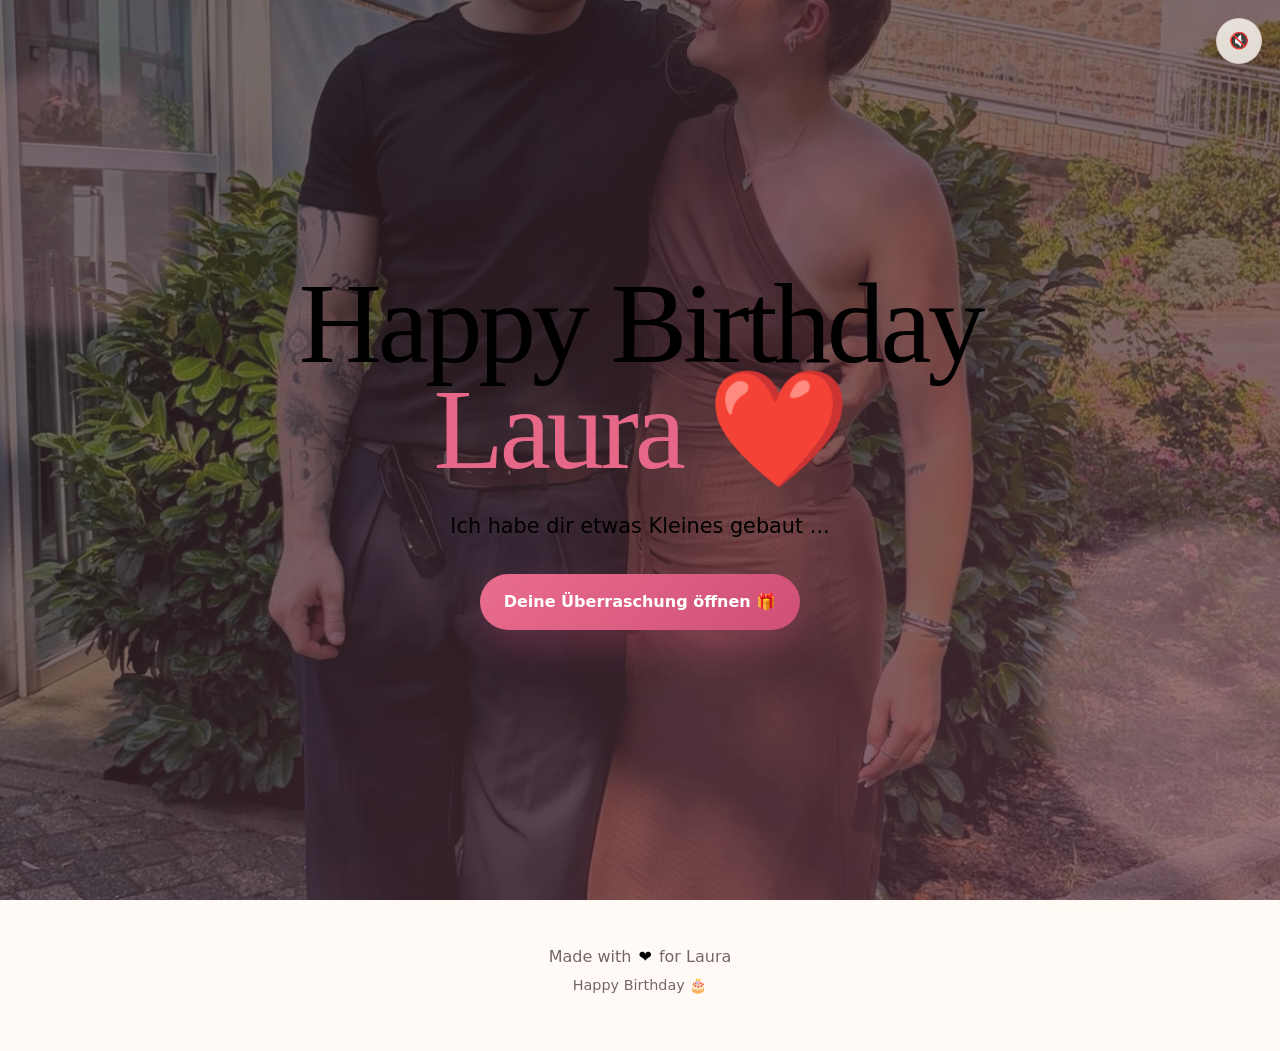
==== index.html @ 4aa36dca "Add files via upload" ====
<!DOCTYPE html>
<html lang="de">
<head>
  <meta charset="UTF-8">
  <meta name="viewport" content="width=device-width, initial-scale=1.0">
  <meta name="description" content="Eine kleine Geburtstagsüberraschung für Laura.">
  <title>Happy Birthday Laura ❤️</title>
  <link rel="stylesheet" href="css/style.css">
</head>
<body>
  <canvas id="confettiCanvas" aria-hidden="true"></canvas>

  <button class="music-toggle" id="musicToggle" type="button" aria-label="Musik ein- oder ausschalten" title="Musik">
    <span id="musicIcon">🔇</span>
  </button>
  <audio id="backgroundMusic" preload="none" loop>
    <!-- TODO: Eigene Musikdatei in assets/music/ ablegen und den Dateinamen hier anpassen. -->
    <source src="assets/music/laura-song.mp3" type="audio/mpeg">
  </audio>

  <header class="hero" id="home">
    <div class="hero-glow hero-glow-one"></div>
    <div class="hero-glow hero-glow-two"></div>

    <div class="hero-content">
      <h1>Happy Birthday<br><span>Laura ❤️</span></h1>
      <p class="hero-text">Ich habe dir etwas Kleines gebaut&nbsp;...</p>
      <button class="primary-button" id="openSurpriseButton" type="button">
        Deine Überraschung öffnen <span aria-hidden="true">🎁</span>
      </button>
    </div>

    <button class="secret-heart secret-heart-hero" id="secretHeart" type="button" aria-label="Verstecktes Herz">♥</button>
  </header>

  <main class="experience" id="experience" aria-hidden="true">
    <section class="section welcome reveal-on-scroll">
      <div class="section-shell centered-shell">
        <h2>Alles Gute zum Geburtstag ❤️</h2>
        <!-- TODO: Persönliche Begrüßung für Laura einfügen. -->
        <p class="intro-copy">
          Eine kleine digitale Geschenkkarte für dich, damit du sie immer wieder öffnen kannst, wann immer dir danach ist. ❤️
        </p>
        <button class="primary-button welcome-button" id="giftsButton" type="button">
          Weiter...
        </button>
      </div>
    </section>

    <section class="section gifts-section reveal-on-scroll" id="gifts">
      <div class="section-shell centered-shell">
        <button class="primary-button" id="letterButton" type="button">
          Brief öffnen
        </button>
      </div>
    </section>

  </main>

  <footer class="site-footer">
    <p>Made with <button class="footer-heart" id="footerHeart" type="button" aria-label="Herz">❤️</button> for Laura</p>
    <span>Happy Birthday 🎂</span>
  </footer>

  <div class="modal" id="contentModal" aria-hidden="true" role="dialog" aria-modal="true" aria-labelledby="modalTitle">
    <div class="modal-backdrop" data-close-modal></div>
    <div class="modal-panel" role="document">
      <button class="modal-close" type="button" data-close-modal aria-label="Fenster schließen">×</button>
      <div class="modal-icon" id="modalIcon" aria-hidden="true">❤️</div>
      <h3 id="modalTitle">Überraschung</h3>
      <p id="modalContent">Dieses Geschenk wird bald enthüllt ❤️</p>
      <img class="modal-image" id="modalImage" alt="" hidden>
    </div>
  </div>

  <div class="toast" id="toast" role="status" aria-live="polite"></div>

  <script src="js/script.js"></script>
</body>
</html>
---- css/style.css ----
:root {
  --cream: #fffaf5;
  --paper: #fffdf9;
  --rose-50: #fff1f4;
  --rose-100: #ffe1e8;
  --rose-300: #f8a9bc;
  --rose-500: #e76789;
  --rose-700: #a93c60;
  --ink: #34252a;
  --muted: #75666b;
  --border: rgba(148, 88, 108, 0.14);
  --shadow: 0 24px 70px rgba(114, 68, 84, 0.13);
  --radius-lg: 34px;
  --radius-md: 24px;
  --radius-sm: 16px;
  --max-width: 1180px;
  --transition: 280ms cubic-bezier(.2,.8,.2,1);
}

* {
  box-sizing: border-box;
}

html {
  scroll-behavior: smooth;
  overflow-x: hidden;
}

body {
  margin: 0;
  min-width: 0;
  overflow-x: hidden;
  background:
    radial-gradient(circle at 15% 15%, rgba(255, 211, 222, .42), transparent 24rem),
    radial-gradient(circle at 85% 45%, rgba(246, 222, 204, .48), transparent 28rem),
    var(--cream);
  color: var(--ink);
  font-family: Inter, ui-sans-serif, system-ui, -apple-system, BlinkMacSystemFont, "Segoe UI", sans-serif;
  line-height: 1.6;
}

button,
input,
textarea,
select {
  font: inherit;
}

button {
  -webkit-tap-highlight-color: transparent;
}

button:focus-visible,
a:focus-visible {
  outline: 3px solid rgba(231, 103, 137, .35);
  outline-offset: 4px;
}

body.modal-open {
  overflow: hidden;
}

#confettiCanvas {
  position: fixed;
  inset: 0;
  width: 100%;
  height: 100%;
  pointer-events: none;
  z-index: 1000;
}

.hero {
  position: relative;
  min-height: 100svh;
  display: grid;
  place-items: center;
  padding: 72px 20px;
  isolation: isolate;
  overflow: hidden;
  background-image: url('../assets/images/couple.jpeg');
  background-size: cover;
  background-position: center;
  background-attachment: fixed;
}

.hero::before {
  content: "";
  position: absolute;
  inset: 0;
  background: linear-gradient(135deg, rgba(52, 37, 42, 0.5) 0%, rgba(114, 68, 84, 0.6) 100%);
  z-index: 1;
}

.hero::after {
  content: "";
  display: none;
}

.hero-content {
  position: relative;
  max-width: 880px;
  text-align: center;
  z-index: 2;
}

.eyebrow,
.section-kicker {
  display: inline-block;
  margin-bottom: 12px;
  color: var(--rose-700);
  font-size: .78rem;
  font-weight: 800;
  letter-spacing: .15em;
  text-transform: uppercase;
}

.hero h1,
.section h2,
.modal h3 {
  font-family: Georgia, "Times New Roman", serif;
  letter-spacing: -.035em;
}

.hero h1 {
  margin: 0;
  font-size: clamp(3rem, 10vw, 7.2rem);
  line-height: .92;
  font-weight: 500;
  color: black;
}

.hero h1 span {
  color: var(--rose-500);
}

.hero-text {
  margin: 28px auto 0;
  max-width: 540px;
  color: black;
  font-size: clamp(1.05rem, 2vw, 1.3rem);
}

.primary-button {
  margin-top: 30px;
  min-height: 56px;
  padding: 15px 24px;
  border: 0;
  border-radius: 999px;
  background: linear-gradient(135deg, #e96d8d, #cf4f77);
  color: white;
  box-shadow: 0 16px 34px rgba(207, 79, 119, .28);
  cursor: pointer;
  font-weight: 800;
  transition: transform var(--transition), box-shadow var(--transition), filter var(--transition);
}

.primary-button:hover {
  transform: translateY(-3px) scale(1.015);
  box-shadow: 0 22px 45px rgba(207, 79, 119, .34);
}

.primary-button:active {
  transform: translateY(0) scale(.98);
}

.primary-button.is-opened {
  background: rgba(255, 255, 255, .72);
  color: var(--rose-700);
  box-shadow: inset 0 0 0 1px rgba(207, 79, 119, .16), 0 10px 30px rgba(114, 68, 84, .08);
}

.hero-hint {
  margin: 16px 0 0;
  color: #9a858b;
  font-size: .9rem;
}

.hero-glow {
  position: absolute;
  border-radius: 50%;
  filter: blur(8px);
  opacity: .66;
  z-index: -1;
  animation: floatGlow 9s ease-in-out infinite alternate;
}

.hero-glow-one {
  width: 260px;
  height: 260px;
  top: 8%;
  left: -70px;
  background: rgba(255, 189, 207, .5);
}

.hero-glow-two {
  width: 340px;
  height: 340px;
  right: -100px;
  bottom: 4%;
  background: rgba(248, 223, 202, .7);
  animation-delay: -3s;
}

.secret-heart {
  position: absolute;
  border: 0;
  background: transparent;
  color: rgba(169, 60, 96, .14);
  cursor: pointer;
  transition: transform var(--transition), color var(--transition);
}

.secret-heart:hover,
.secret-heart:focus-visible {
  color: var(--rose-500);
  transform: rotate(-8deg) scale(1.4);
}

.secret-heart-hero {
  right: clamp(18px, 6vw, 90px);
  bottom: clamp(32px, 9vh, 88px);
  font-size: 1.15rem;
}

.music-toggle {
  position: fixed;
  top: 18px;
  right: 18px;
  z-index: 120;
  width: 46px;
  height: 46px;
  display: grid;
  place-items: center;
  border: 1px solid rgba(169, 60, 96, .12);
  border-radius: 50%;
  background: rgba(255, 253, 249, .82);
  box-shadow: 0 10px 30px rgba(114, 68, 84, .12);
  backdrop-filter: blur(14px);
  cursor: pointer;
  transition: transform var(--transition), background var(--transition);
}

.music-toggle:hover {
  transform: translateY(-2px) rotate(4deg);
  background: white;
}

.experience {
  display: none;
}

.experience.is-visible {
  display: block;
  animation: experienceIn 780ms cubic-bezier(.16,1,.3,1) both;
}

.section {
  padding: clamp(40px, 5vw, 80px) 20px;
}

.section-shell {
  width: min(100%, var(--max-width));
  margin: 0 auto;
}

.centered-shell {
  max-width: 800px;
  text-align: center;
}

.section h2 {
  margin: 0;
  font-size: clamp(2.25rem, 5vw, 4.4rem);
  line-height: 1.02;
  font-weight: 500;
}

.intro-copy {
  max-width: 710px;
  margin: 24px auto 0;
  color: var(--muted);
  font-size: clamp(1.05rem, 2vw, 1.22rem);
}

.mini-hearts {
  display: flex;
  justify-content: center;
  gap: 12px;
  margin-top: 28px;
  color: var(--rose-500);
  font-size: 1.4rem;
}

.mini-hearts span:nth-child(2) {
  transform: translateY(-8px);
}

.section-heading {
  display: flex;
  align-items: end;
  justify-content: space-between;
  gap: 40px;
  margin-bottom: 38px;
}

.section-heading > p {
  max-width: 430px;
  margin: 0;
  color: var(--muted);
}

.gifts-section .section-heading > p {
  color: black;
  font-size: clamp(1.2rem, 2.5vw, 1.6rem);
}

.gifts-section h2 {
  color: black;
}

.section.welcome {
  position: relative;
  min-height: 100svh;
  display: grid;
  place-items: center;
  background-image: url('../assets/images/moment1%20(1).jpeg');
  background-size: cover;
  background-position: center;
  background-attachment: fixed;
  background-repeat: no-repeat;
  transition: background-image 900ms ease-in-out;
}

.section.welcome::before {
  content: "";
  position: absolute;
  inset: 0;
  background: linear-gradient(135deg, rgba(255, 253, 249, 0.4) 0%, rgba(255, 241, 244, 0.4) 100%);
  z-index: 0;
}

.section.welcome > * {
  position: relative;
  z-index: 1;
  width: min(100%, 820px);
  padding: clamp(24px, 5vw, 52px);
  border-radius: var(--radius-md);
  background: rgba(255, 253, 249, .78);
  box-shadow: 0 18px 55px rgba(52, 37, 42, .12);
}

.section.welcome .intro-copy {
  color: black;
}

.section.welcome h2 {
  color: black;
  font-size: clamp(2.8rem, 8vw, 6.4rem);
}

.section.moments {
  position: relative;
}

.moments-grid {
  display: grid;
  grid-template-columns: repeat(4, minmax(0, 1fr));
  gap: 18px;
}

.moment-card {
  position: relative;
  min-height: 330px;
  display: flex;
  flex-direction: column;
  align-items: center;
  justify-content: center;
  gap: 10px;
  padding: 24px;
  border: 1px solid var(--border);
  border-radius: var(--radius-md);
  background:
    linear-gradient(160deg, rgba(255,255,255,.9), rgba(255,241,244,.9)),
    var(--paper);
  box-shadow: 0 18px 50px rgba(114, 68, 84, .08);
  color: var(--ink);
  cursor: pointer;
  overflow: hidden;
  transition: transform var(--transition), box-shadow var(--transition), border-color var(--transition);
}

.moment-card::after {
  content: "";
  position: absolute;
  inset: auto -20% -42% -20%;
  height: 70%;
  border-radius: 50%;
  background: rgba(248, 169, 188, .14);
  transition: transform 500ms ease;
}

.moment-card:hover {
  transform: translateY(-7px) rotate(-.6deg);
  border-color: rgba(231, 103, 137, .28);
  box-shadow: var(--shadow);
}

.moment-card:hover::after {
  transform: translateY(-16px) scale(1.08);
}

.moment-number {
  position: absolute;
  top: 18px;
  left: 18px;
  font-size: .76rem;
  font-weight: 900;
  letter-spacing: .15em;
  color: rgba(169, 60, 96, .48);
}

.moment-placeholder {
  position: relative;
  z-index: 1;
  font-size: 3rem;
}

.moment-label {
  position: relative;
  z-index: 1;
  font-family: Georgia, "Times New Roman", serif;
  font-size: 1.35rem;
}

.gifts-section {
  min-height: 100svh;
  display: grid;
  place-items: center;
  background-image: url('../assets/images/couple2.jpeg');
  background-size: cover;
  background-position: center;
  background-attachment: fixed;
  background-repeat: no-repeat;
  position: relative;
  isolation: isolate;
}

.gifts-section::before {
  content: "";
  position: absolute;
  inset: 0;
  background: rgba(255, 253, 249, .35);
  z-index: -1;
}

.gifts-section > * {
  position: relative;
  z-index: 1;
}

.gift-grid {
  display: grid;
  grid-template-columns: repeat(3, minmax(0, 1fr));
  gap: 22px;
}

.gift-card {
  position: relative;
  min-height: 340px;
  padding: 30px;
  border: 1px solid var(--border);
  border-radius: var(--radius-lg);
  background: var(--paper);
  box-shadow: 0 18px 55px rgba(114, 68, 84, .09);
  cursor: pointer;
  overflow: hidden;
  text-align: left;
  transition: transform var(--transition), box-shadow var(--transition);
}

.gift-card:hover {
  transform: translateY(-8px);
  box-shadow: var(--shadow);
}

.gift-card.is-opening .gift-box {
  animation: giftOpen 680ms cubic-bezier(.16,1,.3,1);
}

.gift-index {
  display: inline-flex;
  min-width: 42px;
  height: 30px;
  align-items: center;
  justify-content: center;
  border-radius: 999px;
  background: var(--rose-50);
  color: var(--rose-700);
  font-size: .78rem;
  font-weight: 900;
  letter-spacing: .12em;
}

.gift-box {
  width: 118px;
  height: 102px;
  display: grid;
  place-items: center;
  margin: 44px auto 34px;
  border-radius: 18px 18px 24px 24px;
  background: linear-gradient(135deg, #f8a9bc, #e76789);
  color: white;
  font-size: 3.2rem;
  box-shadow: 0 16px 34px rgba(231, 103, 137, .22);
  transform-origin: center bottom;
}

.gift-card h3 {
  margin: 0 0 6px;
  font-family: Georgia, "Times New Roman", serif;
  font-size: 1.45rem;
}

.gift-card p {
  margin: 0;
  color: var(--muted);
}

.surprise-card {
  display: flex;
  align-items: center;
  justify-content: space-between;
  gap: 30px;
  padding: clamp(28px, 5vw, 58px);
  border: 1px solid var(--border);
  border-radius: var(--radius-lg);
  background: linear-gradient(135deg, rgba(255,255,255,.84), rgba(255,225,232,.7));
  box-shadow: var(--shadow);
}

.surprise-card h2 {
  max-width: 770px;
  font-size: clamp(2rem, 4vw, 3.5rem);
}

.surprise-card p {
  margin: 16px 0 0;
  color: var(--muted);
}

.spark-button {
  flex: 0 0 auto;
  width: 110px;
  height: 110px;
  border: 0;
  border-radius: 50%;
  background: var(--ink);
  color: white;
  font-size: 2.8rem;
  box-shadow: 0 16px 40px rgba(52, 37, 42, .18);
  cursor: pointer;
  transition: transform var(--transition), background var(--transition);
}

.spark-button:hover {
  transform: rotate(12deg) scale(1.04);
  background: var(--rose-700);
}

.letter-card {
  position: relative;
  max-width: 840px;
  margin: 0 auto;
  padding: clamp(32px, 7vw, 76px);
  border: 1px solid rgba(141, 93, 78, .16);
  border-radius: 12px;
  background:
    linear-gradient(rgba(255,255,255,.42), rgba(255,255,255,.42)),
    repeating-linear-gradient(0deg, #fffaf1 0, #fffaf1 31px, #f4e9dc 32px);
  box-shadow: 0 30px 75px rgba(93, 64, 51, .12);
  transform: rotate(-.35deg);
}

.letter-card h2 {
  margin-bottom: 24px;
}

.letter-card p {
  max-width: 680px;
  margin: 0;
  color: #66575a;
  font-size: 1.05rem;
}

.letter-card .signature {
  margin-top: 30px;
  color: var(--rose-700);
  font-family: Georgia, "Times New Roman", serif;
  font-size: 1.35rem;
}

.letter-stamp {
  position: absolute;
  top: 24px;
  right: 28px;
  width: 52px;
  height: 52px;
  display: grid;
  place-items: center;
  border: 2px solid rgba(169, 60, 96, .3);
  border-radius: 50%;
  color: rgba(169, 60, 96, .55);
  transform: rotate(10deg);
}

.site-footer {
  padding: 44px 20px 54px;
  text-align: center;
  color: var(--muted);
}

.site-footer p {
  margin: 0;
}

.site-footer > span {
  display: block;
  margin-top: 4px;
  font-size: .9rem;
}

.footer-heart {
  padding: 0 2px;
  border: 0;
  background: transparent;
  cursor: pointer;
  transition: transform var(--transition);
}

.footer-heart:hover {
  transform: scale(1.3);
}

.reveal-on-scroll {
  opacity: 0;
  transform: translateY(24px);
  transition: opacity 720ms ease, transform 720ms ease;
}

.reveal-on-scroll.is-revealed {
  opacity: 1;
  transform: translateY(0);
}

.modal {
  position: fixed;
  inset: 0;
  z-index: 900;
  display: none;
  place-items: center;
  padding: 20px;
}

.modal.is-visible {
  display: grid;
}

.modal-backdrop {
  position: absolute;
  inset: 0;
  background: rgba(42, 28, 34, .42);
  backdrop-filter: blur(8px);
  animation: fadeIn 220ms ease both;
}

.modal-panel {
  position: relative;
  z-index: 1;
  width: min(100%, 520px);
  max-height: min(90svh, 760px);
  overflow-y: auto;
  padding: 40px 34px;
  border: 1px solid rgba(255,255,255,.5);
  border-radius: 30px;
  background: rgba(255, 253, 249, .96);
  box-shadow: 0 30px 90px rgba(44, 28, 35, .25);
  text-align: center;
  animation: modalIn 360ms cubic-bezier(.16,1,.3,1) both;
}

.modal-close {
  position: absolute;
  top: 14px;
  right: 16px;
  width: 40px;
  height: 40px;
  border: 0;
  border-radius: 50%;
  background: var(--rose-50);
  color: var(--rose-700);
  cursor: pointer;
  font-size: 1.5rem;
}

.modal-icon {
  margin-bottom: 10px;
  font-size: 3.2rem;
}

.modal h3 {
  margin: 0;
  font-size: 2rem;
}

.modal p {
  margin: 14px 0 0;
  color: var(--muted);
  white-space: pre-line;
  text-align: left;
}

.modal-image {
  display: block;
  width: 100%;
  max-height: 280px;
  margin-top: 26px;
  border-radius: 14px;
  object-fit: cover;
}

.toast {
  position: fixed;
  left: 50%;
  bottom: 24px;
  z-index: 1100;
  width: min(calc(100% - 32px), 440px);
  padding: 13px 18px;
  border: 1px solid rgba(169, 60, 96, .13);
  border-radius: 999px;
  background: rgba(52, 37, 42, .93);
  color: white;
  box-shadow: 0 16px 40px rgba(52, 37, 42, .2);
  text-align: center;
  opacity: 0;
  pointer-events: none;
  transform: translate(-50%, 16px);
  transition: opacity var(--transition), transform var(--transition);
}

.toast.is-visible {
  opacity: 1;
  transform: translate(-50%, 0);
}

@keyframes experienceIn {
  from { opacity: 0; transform: translateY(34px); }
  to { opacity: 1; transform: translateY(0); }
}

@keyframes fadeIn {
  from { opacity: 0; }
  to { opacity: 1; }
}

@keyframes modalIn {
  from { opacity: 0; transform: translateY(24px) scale(.96); }
  to { opacity: 1; transform: translateY(0) scale(1); }
}

@keyframes giftOpen {
  0%, 100% { transform: rotate(0) scale(1); }
  28% { transform: rotate(-7deg) scale(1.08); }
  56% { transform: rotate(8deg) scale(1.12); }
  78% { transform: rotate(-3deg) scale(1.04); }
}

@keyframes floatGlow {
  from { transform: translate3d(0, 0, 0) scale(1); }
  to { transform: translate3d(18px, -26px, 0) scale(1.08); }
}

@keyframes slowRotate {
  to { transform: rotate(360deg); }
}

@media (max-width: 900px) {
  .section-heading {
    align-items: start;
    flex-direction: column;
    gap: 16px;
  }

  .moments-grid {
    grid-template-columns: repeat(2, minmax(0, 1fr));
  }

  .gift-grid {
    grid-template-columns: 1fr;
  }

  .gift-card {
    min-height: 290px;
  }
}

@media (max-width: 640px) {
  .hero {
    padding-inline: 18px;
  }

  .hero h1 {
    font-size: clamp(3rem, 17vw, 5.3rem);
  }

  .hero-hint {
    max-width: 270px;
    margin-inline: auto;
  }

  .section {
    padding-inline: 16px;
  }

  .moments-grid {
    gap: 12px;
  }

  .moment-card {
    min-height: 230px;
    padding: 18px;
  }

  .moment-placeholder {
    font-size: 2.4rem;
  }

  .surprise-card {
    align-items: start;
    flex-direction: column;
  }

  .spark-button {
    width: 82px;
    height: 82px;
    align-self: flex-end;
  }

  .music-toggle {
    top: 12px;
    right: 12px;
  }

  .letter-stamp {
    display: none;
  }
}

@media (max-width: 420px) {
  .moments-grid {
    grid-template-columns: 1fr;
  }

  .moment-card {
    min-height: 260px;
  }

  .primary-button {
    width: 100%;
  }
}

@media (prefers-reduced-motion: reduce) {
  *,
  *::before,
  *::after {
    scroll-behavior: auto !important;
    animation-duration: .001ms !important;
    animation-iteration-count: 1 !important;
    transition-duration: .001ms !important;
  }
}
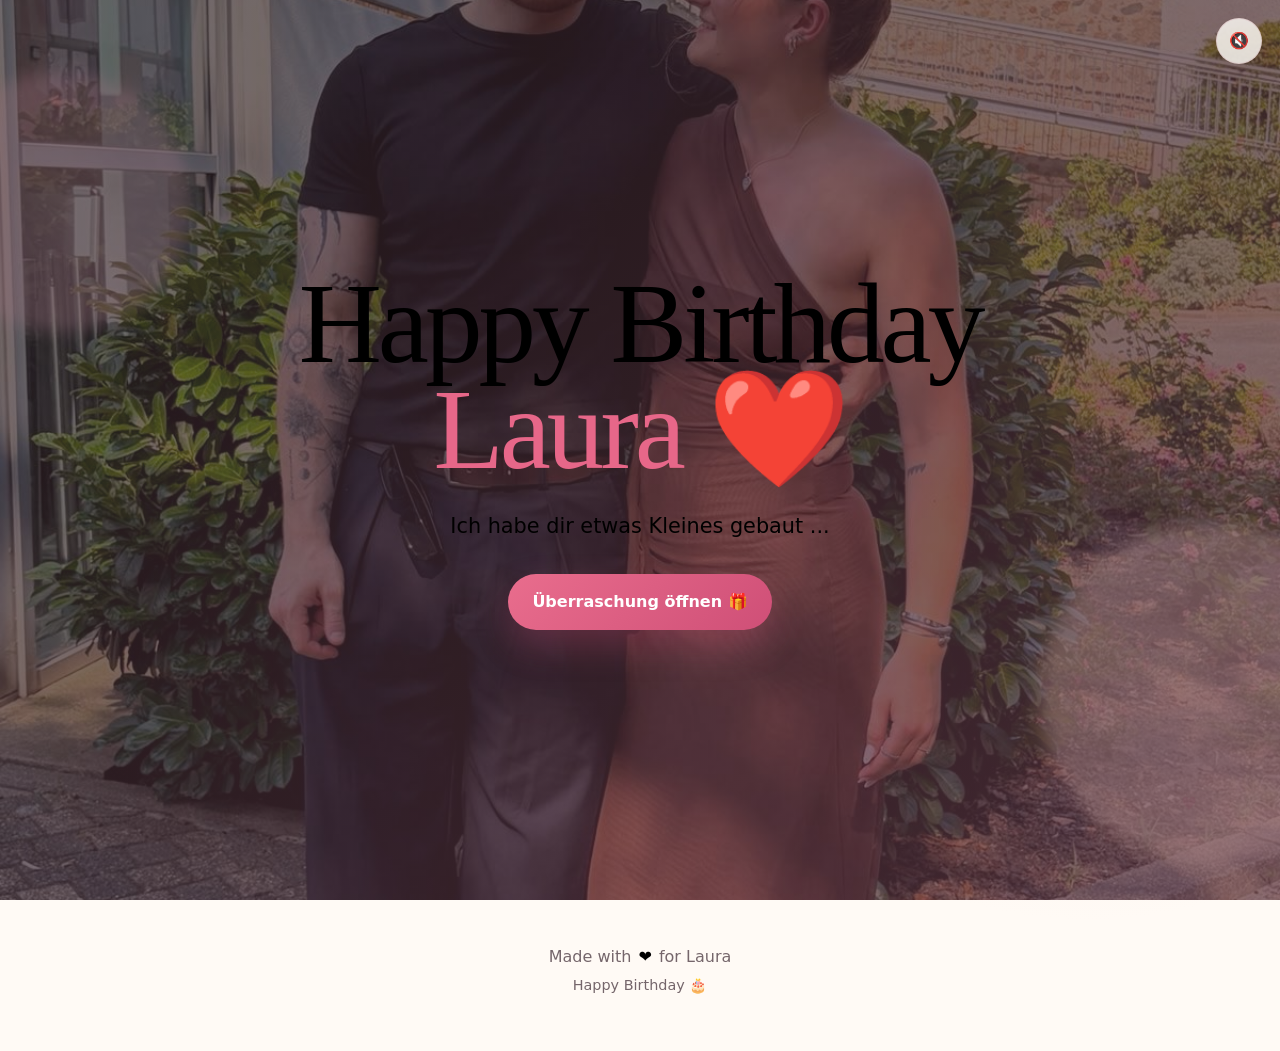
==== commit c060dbd9: "Add files via upload" ====
--- a/index.html
+++ b/index.html
@@ -26,7 +26,7 @@
       <h1>Happy Birthday<br><span>Laura ❤️</span></h1>
       <p class="hero-text">Ich habe dir etwas Kleines gebaut&nbsp;...</p>
       <button class="primary-button" id="openSurpriseButton" type="button">
-        Deine Überraschung öffnen <span aria-hidden="true">🎁</span>
+        Überraschung öffnen <span aria-hidden="true">🎁</span>
       </button>
     </div>
 
@@ -49,9 +49,28 @@
 
     <section class="section gifts-section reveal-on-scroll" id="gifts">
       <div class="section-shell centered-shell">
-        <button class="primary-button" id="letterButton" type="button">
-          Brief öffnen
+        <div class="page-intro-box">Und hier warten noch ein paar kleine digitale Überraschungen auf dich ❤️</div>
+        <div class="coupon-row">
+          <button class="gift-card gift-popup-trigger main-coupon" id="giftPopupButton" type="button" data-gift-image="assets/images/gutschein.png">
+            <span class="gift-box" aria-hidden="true">🎁</span>
+            <span class="gift-card-title">Ein Geschenk für dich</span>
+          </button>
+        </div>
+        <button class="primary-button gift-card gift-popup-trigger letter-button" id="letterButton" type="button">
+          <span class="gift-box letter-icon" aria-hidden="true">💌</span>
+          <span class="gift-card-title">Brief öffnen</span>
         </button>
+        <div class="cake-video-box">
+          <p>Falls du dich eigentlich fragst, wie das mit der Torte gelaufen ist ...</p>
+          <div class="cake-video">
+            <iframe
+              src="https://www.youtube-nocookie.com/embed/EMCxQ5siOiM"
+              title="Das Torten-Video"
+              loading="lazy"
+              allow="accelerometer; autoplay; clipboard-write; encrypted-media; gyroscope; picture-in-picture; web-share"
+              allowfullscreen></iframe>
+          </div>
+        </div>
       </div>
     </section>
 
@@ -69,7 +88,7 @@
       <div class="modal-icon" id="modalIcon" aria-hidden="true">❤️</div>
       <h3 id="modalTitle">Überraschung</h3>
       <p id="modalContent">Dieses Geschenk wird bald enthüllt ❤️</p>
-      <img class="modal-image" id="modalImage" alt="" hidden>
+      <div class="modal-actions" id="modalActions" aria-live="polite"></div>
     </div>
   </div>
 
--- a/css/style.css
+++ b/css/style.css
@@ -169,6 +169,49 @@
   box-shadow: inset 0 0 0 1px rgba(207, 79, 119, .16), 0 10px 30px rgba(114, 68, 84, .08);
 }
 
+.letter-button {
+  border: 1px solid var(--border);
+  border-radius: var(--radius-lg);
+  background: transparent;
+  color: var(--ink);
+  box-shadow: 0 18px 55px rgba(114, 68, 84, .09);
+}
+
+.cake-video-box {
+  width: min(100%, 520px);
+  margin-top: 42px;
+  padding: 22px 24px 24px;
+  border: 1px solid var(--border);
+  border-radius: var(--radius-md);
+  background: rgba(255, 253, 249, .78);
+  box-shadow: 0 14px 40px rgba(114, 68, 84, .1);
+}
+
+.cake-video-box p {
+  margin: 0;
+  color: var(--ink);
+  font-family: Georgia, "Times New Roman", serif;
+  font-size: 1.12rem;
+  font-weight: 700;
+  line-height: 1.4;
+}
+
+.cake-video {
+  width: 100%;
+  aspect-ratio: 16 / 9;
+  margin-top: 18px;
+  border-radius: var(--radius-sm);
+  box-shadow: 0 14px 40px rgba(114, 68, 84, .14);
+  overflow: hidden;
+}
+
+.cake-video iframe {
+  width: 100%;
+  height: 100%;
+  display: block;
+  border: 0;
+}
+
 .hero-hint {
   margin: 16px 0 0;
   color: #9a858b;
@@ -323,12 +366,12 @@
   min-height: 100svh;
   display: grid;
   place-items: center;
-  background-image: url('../assets/images/moment1%20(1).jpeg');
+  background-image: url('../assets/images/moment2.jpeg');
   background-size: cover;
   background-position: center;
   background-attachment: fixed;
   background-repeat: no-repeat;
-  transition: background-image 900ms ease-in-out;
+  padding-block: clamp(56px, 8vw, 110px);
 }
 
 .section.welcome::before {
@@ -347,6 +390,7 @@
   border-radius: var(--radius-md);
   background: rgba(255, 253, 249, .78);
   box-shadow: 0 18px 55px rgba(52, 37, 42, .12);
+  transform: translateY(clamp(-280px, -25vh, -150px));
 }
 
 .section.welcome .intro-copy {
@@ -443,6 +487,17 @@
   background-repeat: no-repeat;
   position: relative;
   isolation: isolate;
+  padding-block: clamp(56px, 8vw, 110px);
+}
+
+.gifts-section::after {
+  content: "";
+  position: absolute;
+  inset: 0 0 auto;
+  height: 34px;
+  background: linear-gradient(to bottom, rgba(255, 250, 245, .9), transparent);
+  pointer-events: none;
+  z-index: 0;
 }
 
 .gifts-section::before {
@@ -456,6 +511,42 @@
 .gifts-section > * {
   position: relative;
   z-index: 1;
+}
+
+.gifts-section .centered-shell {
+  display: grid;
+  justify-items: center;
+  gap: 6px;
+}
+
+.coupon-row {
+  display: flex;
+  align-items: flex-end;
+  justify-content: center;
+  flex-wrap: wrap;
+  gap: 18px;
+  width: min(100%, 760px);
+}
+
+.main-coupon {
+  width: min(100%, 360px);
+  min-height: 280px;
+}
+
+.page-intro-box {
+  width: min(100%, 520px);
+  margin-bottom: 18px;
+  padding: 14px 22px;
+  border: 1px solid var(--border);
+  border-radius: var(--radius-md);
+  background: rgba(255, 253, 249, .82);
+  box-shadow: 0 12px 34px rgba(114, 68, 84, .1);
+  color: var(--ink);
+  font-family: Georgia, "Times New Roman", serif;
+  font-size: 1.15rem;
+  font-weight: 700;
+  line-height: 1.35;
+  transform: translateY(-clamp(240px, 28vh, 320px));
 }
 
 .gift-grid {
@@ -481,6 +572,52 @@
 .gift-card:hover {
   transform: translateY(-8px);
   box-shadow: var(--shadow);
+}
+
+.gift-popup-trigger {
+  width: min(100%, 390px);
+  min-height: 300px;
+  display: flex;
+  flex-direction: column;
+  align-items: center;
+  justify-content: center;
+  color: var(--ink);
+  text-align: center;
+  background: transparent;
+}
+
+.small-gift-button {
+  width: min(100%, 126px);
+  min-height: 126px;
+  padding: 12px 10px;
+  margin-top: 0;
+  border-radius: 22px;
+  background: rgba(255, 253, 249, 0.8);
+}
+
+.small-gift-button .gift-box {
+  width: 46px;
+  height: 46px;
+  margin: 0 auto 8px;
+  font-size: 1.5rem;
+}
+
+.small-gift-button .gift-card-title {
+  font-size: .7rem;
+  line-height: 1.2;
+}
+
+.gift-card-title {
+  font-family: Georgia, "Times New Roman", serif;
+  font-size: 1.6rem;
+  font-weight: 800;
+  line-height: 1.2;
+}
+
+.gift-card-copy {
+  max-width: 260px;
+  margin-top: 8px;
+  color: var(--muted);
 }
 
 .gift-card.is-opening .gift-box {
@@ -669,23 +806,89 @@
   position: absolute;
   inset: 0;
   background: rgba(42, 28, 34, .42);
-  backdrop-filter: blur(8px);
   animation: fadeIn 220ms ease both;
 }
 
 .modal-panel {
   position: relative;
   z-index: 1;
-  width: min(100%, 520px);
+  width: min(100%, 760px);
   max-height: min(90svh, 760px);
   overflow-y: auto;
-  padding: 40px 34px;
+  padding: 46px 42px 38px;
   border: 1px solid rgba(255,255,255,.5);
   border-radius: 30px;
   background: rgba(255, 253, 249, .96);
   box-shadow: 0 30px 90px rgba(44, 28, 35, .25);
   text-align: center;
   animation: modalIn 360ms cubic-bezier(.16,1,.3,1) both;
+}
+
+.modal-panel.has-background-image {
+  background-position: center bottom;
+  background-size: cover;
+  background-repeat: no-repeat;
+}
+
+.modal-panel.has-background-image::before {
+  position: absolute;
+  inset: 0;
+  z-index: 0;
+  border-radius: inherit;
+  content: "";
+}
+
+.modal-panel.has-background-image > * {
+  position: relative;
+  z-index: 1;
+}
+
+.modal-panel.gift-modal {
+  width: min(100%, 620px);
+  aspect-ratio: 2 / 3;
+  max-height: 90svh;
+  overflow: visible;
+  padding: 0;
+  background-size: 100% 100%;
+}
+
+.modal-panel.gift-modal p {
+  position: absolute;
+  right: 7%;
+  bottom: 5%;
+  left: 7%;
+  margin: 0;
+  color: white;
+  text-align: center;
+  text-shadow: 0 2px 8px rgba(0, 0, 0, .9);
+}
+
+.modal-panel.gift-modal .modal-close {
+  top: -54px;
+  bottom: auto;
+  right: auto;
+  left: 50%;
+  margin: 0;
+  transform: translateX(-50%);
+}
+
+.modal-panel.gift-modal .modal-actions {
+  position: absolute;
+  top: 2%;
+  right: 0;
+  left: 0;
+  z-index: 2;
+  margin-top: 0;
+}
+
+.modal-panel.gift-modal .secondary-voucher-button {
+  box-shadow: none;
+  transition: none;
+}
+
+.modal-panel.gift-modal .secondary-voucher-button:hover {
+  transform: none;
+  box-shadow: none;
 }
 
 .modal-close {
@@ -712,6 +915,29 @@
   font-size: 2rem;
 }
 
+.modal-actions {
+  display: flex;
+  justify-content: center;
+  margin-top: 24px;
+}
+
+.secondary-voucher-button {
+  padding: 12px 18px;
+  border: 1px solid rgba(169, 60, 96, .18);
+  border-radius: 999px;
+  background: rgba(255, 255, 255, .7);
+  color: var(--rose-700);
+  font-weight: 800;
+  cursor: pointer;
+  box-shadow: 0 10px 26px rgba(114, 68, 84, .08);
+  transition: transform var(--transition), box-shadow var(--transition);
+}
+
+.secondary-voucher-button:hover {
+  transform: translateY(-2px);
+  box-shadow: 0 14px 30px rgba(114, 68, 84, .12);
+}
+
 .modal p {
   margin: 14px 0 0;
   color: var(--muted);
@@ -719,13 +945,28 @@
   text-align: left;
 }
 
+.modal-panel.has-background-image p {
+  color: #000000;
+}
+
+.modal-panel.has-background-image:not(.gift-modal) p {
+  padding: 8px 12px;
+  border-radius: 10px;
+  background: rgba(255, 255, 255, .16);
+}
+
 .modal-image {
-  display: block;
   width: 100%;
-  max-height: 280px;
-  margin-top: 26px;
-  border-radius: 14px;
+  max-height: 470px;
+  margin: 0 0 24px;
+  border: 1px solid rgba(169, 60, 96, .14);
+  border-radius: 18px;
   object-fit: cover;
+  box-shadow: 0 14px 35px rgba(52, 37, 42, .16);
+}
+
+.modal-image[hidden] {
+  display: none;
 }
 
 .toast {
